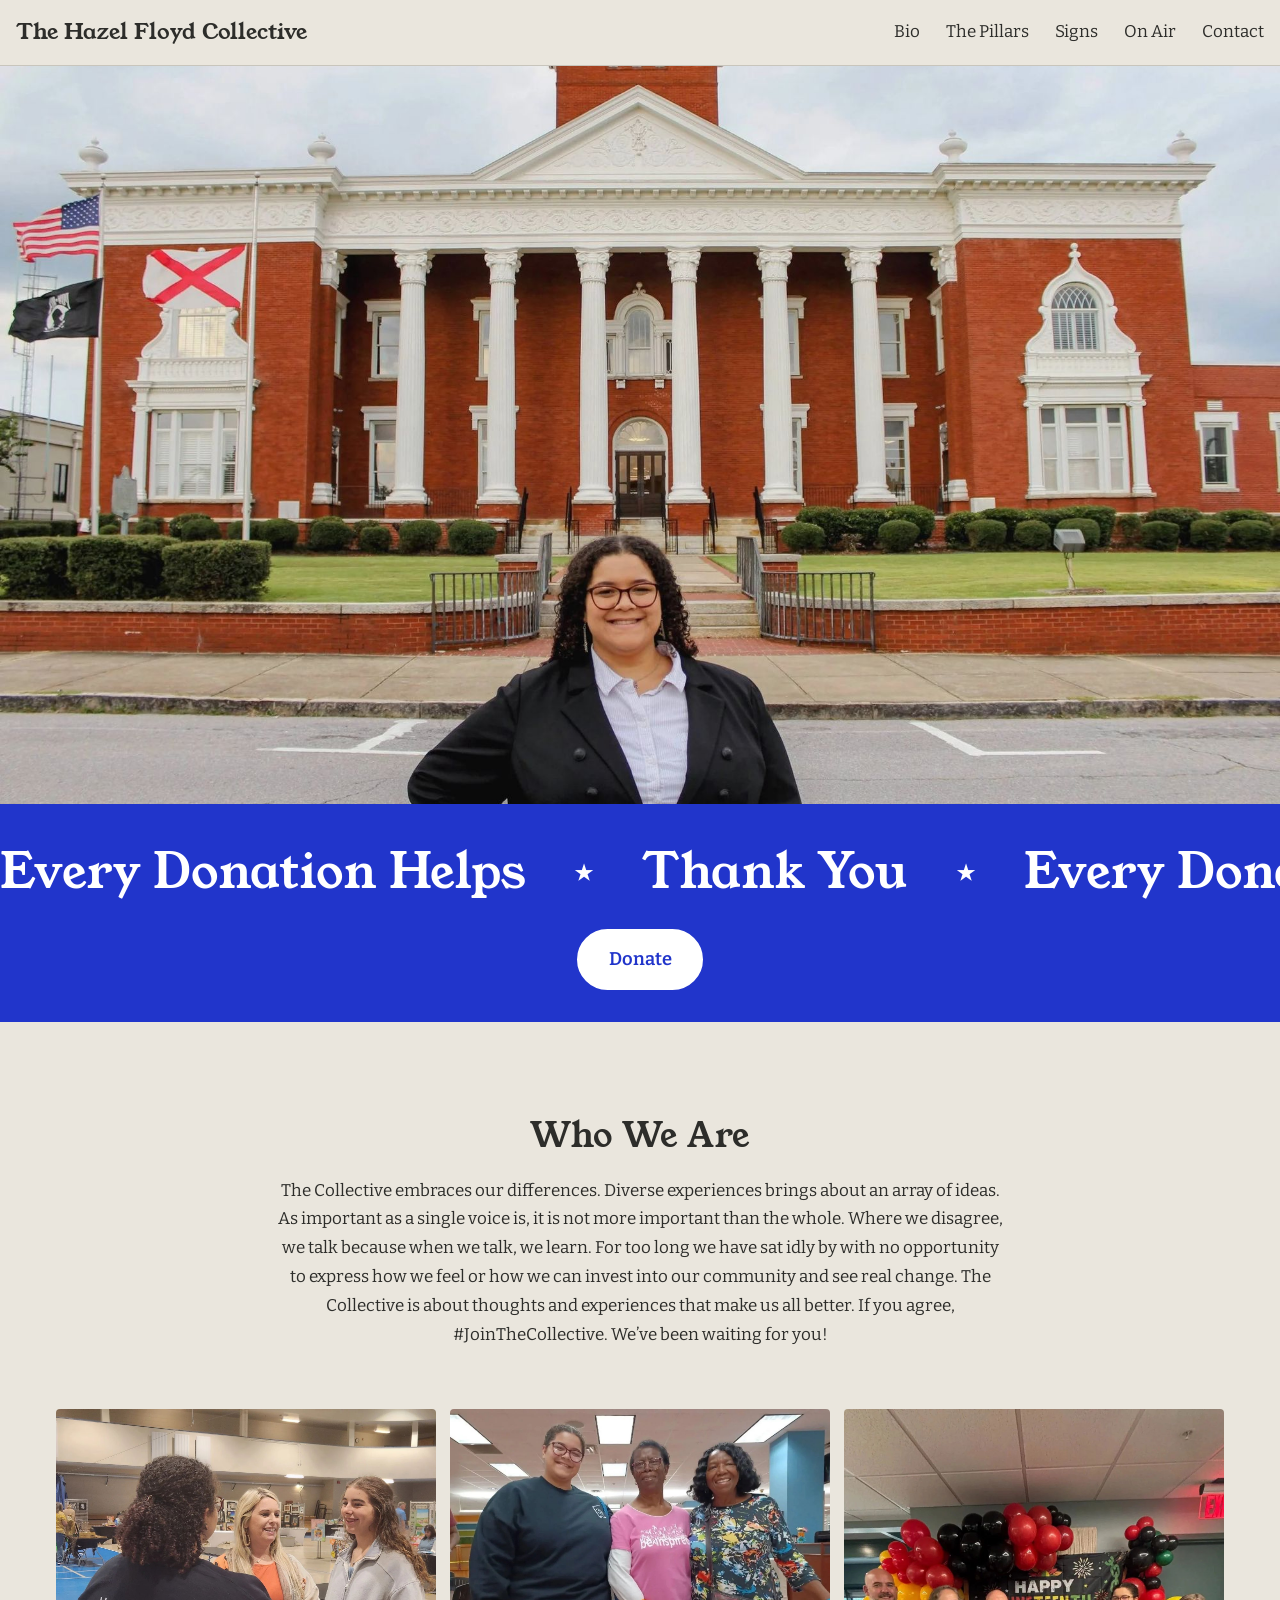
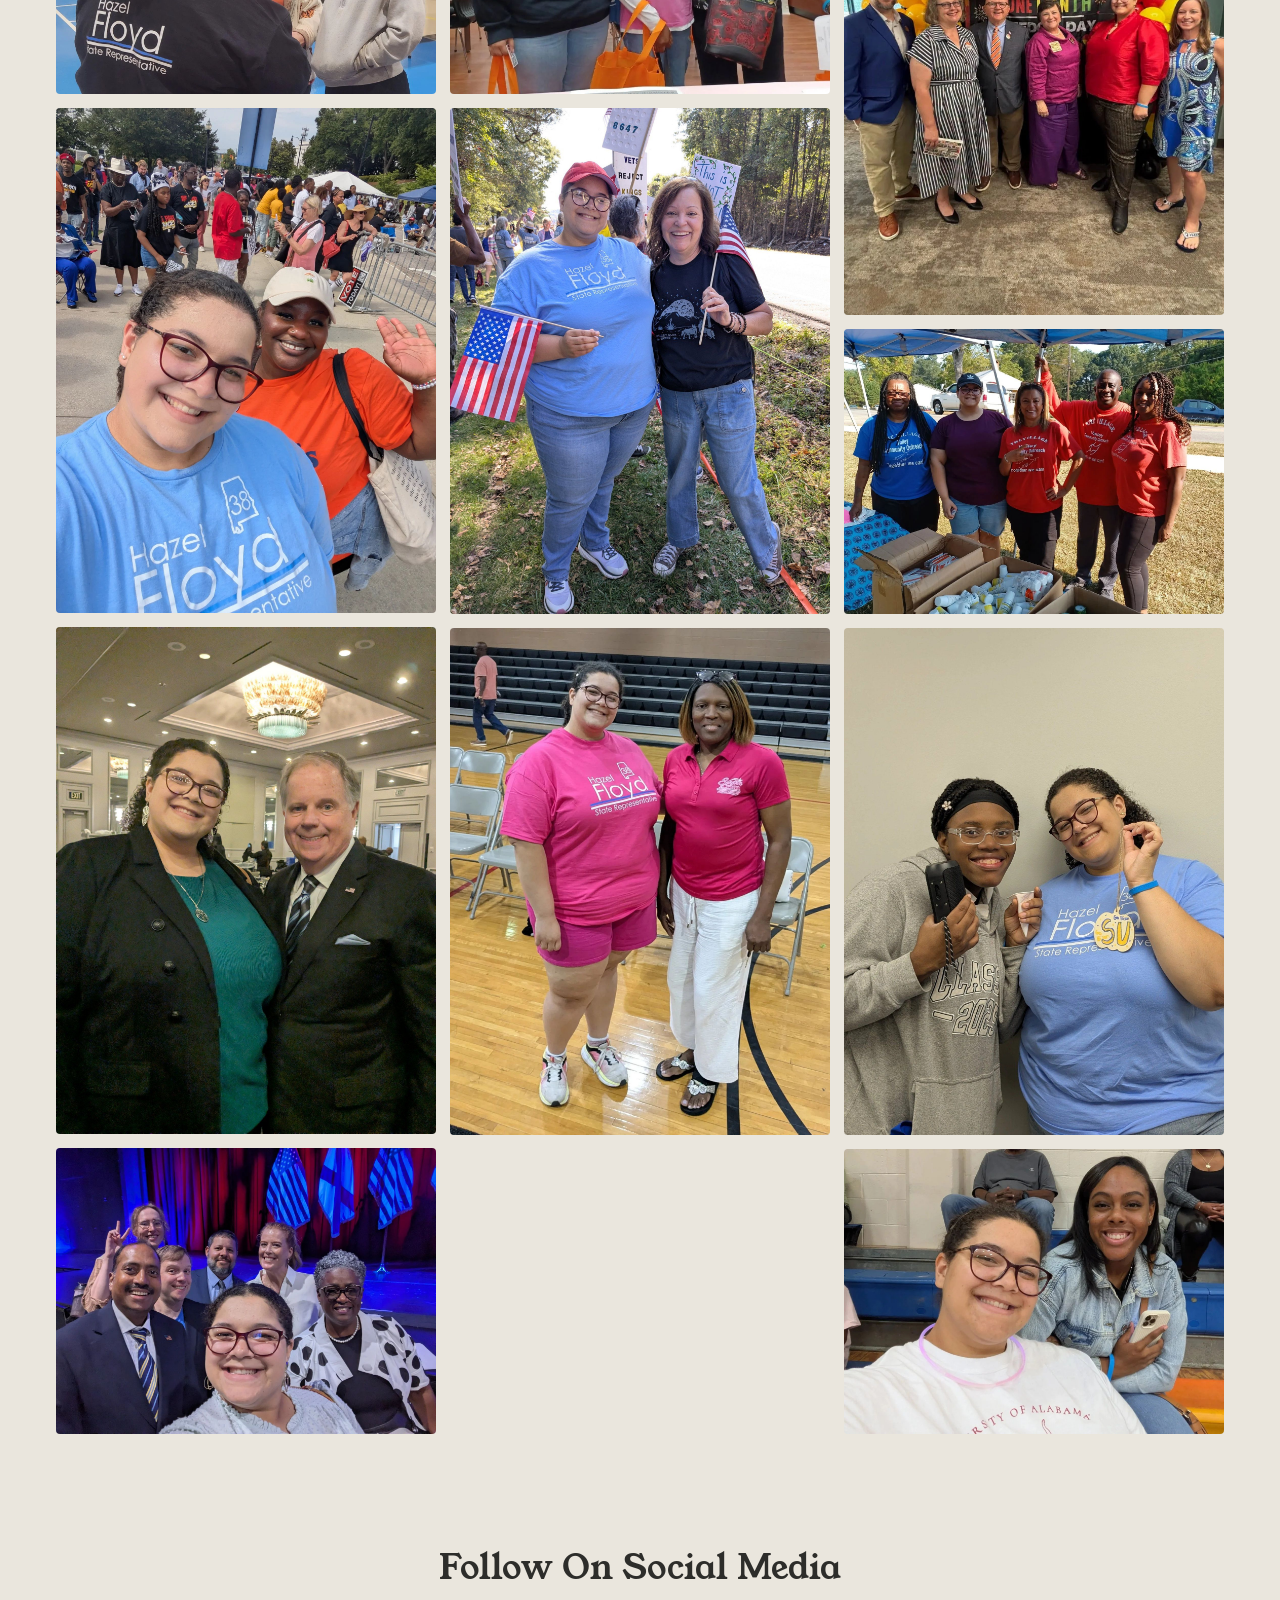
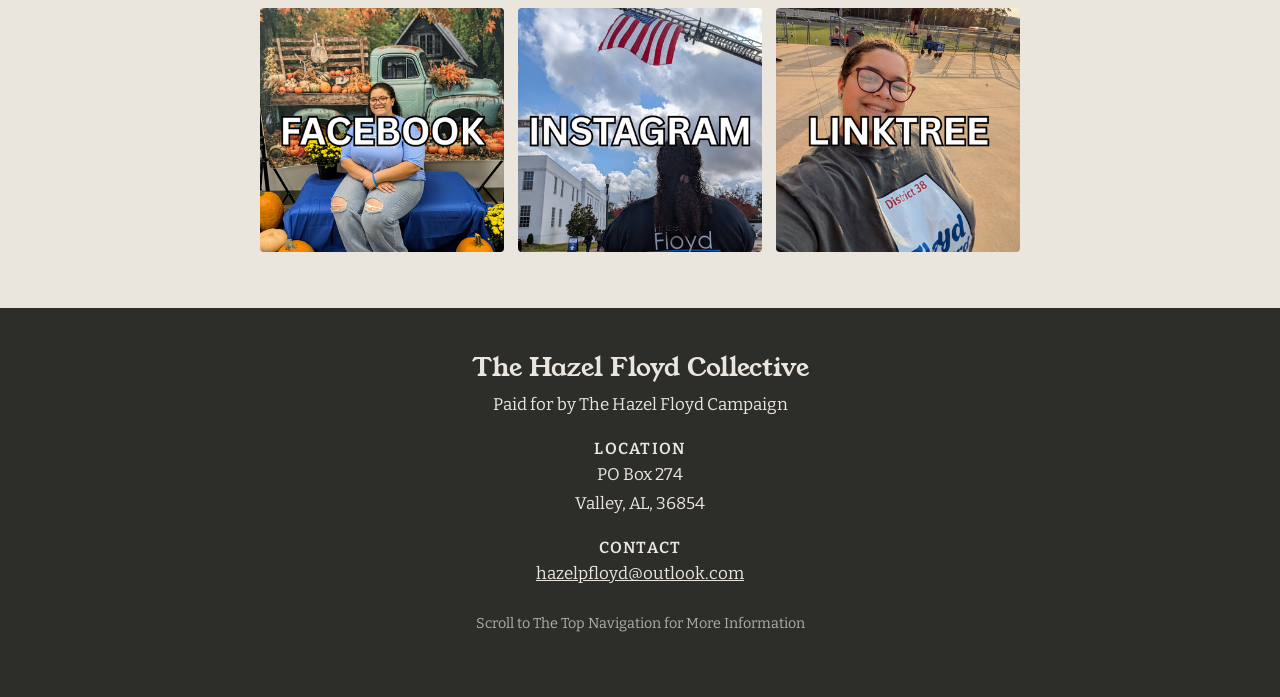
==== index.html @ 3bb13cc6 "Rebuild Hazel Floyd Collective site as static HTML/CSS (10 pages, 24 images, CNAME, sitemap) Co-Auth" ====
<!doctype html>
<html lang="en">
<head>
<meta charset="utf-8">
<meta name="viewport" content="width=device-width, initial-scale=1">
<title>The Hazel Floyd Collective</title>
<meta name="description" content="Hazel Floyd&#x27;s campaign for Alabama House District 38. Join the Collective: who we are, where we stand, and how to get involved.">
<link rel="canonical" href="https://www.thehazelfloydcollective.com/">
<meta property="og:site_name" content="The Hazel Floyd Collective">
<meta property="og:title" content="The Hazel Floyd Collective">
<meta property="og:description" content="Hazel Floyd&#x27;s campaign for Alabama House District 38. Join the Collective: who we are, where we stand, and how to get involved.">
<meta property="og:type" content="website">
<meta property="og:url" content="https://www.thehazelfloydcollective.com/">
<meta property="og:image" content="https://www.thehazelfloydcollective.com/images/hero-courthouse.jpg">
<meta name="twitter:card" content="summary_large_image">
<meta name="twitter:title" content="The Hazel Floyd Collective">
<meta name="twitter:description" content="Hazel Floyd&#x27;s campaign for Alabama House District 38. Join the Collective: who we are, where we stand, and how to get involved.">
<meta name="twitter:image" content="https://www.thehazelfloydcollective.com/images/hero-courthouse.jpg">
<link rel="icon" href="images/favicon.ico" sizes="any">
<link rel="apple-touch-icon" href="images/apple-touch-icon.png">
<link rel="preconnect" href="https://fonts.googleapis.com">
<link rel="preconnect" href="https://fonts.gstatic.com" crossorigin>
<link href="https://fonts.googleapis.com/css2?family=Bitter:wght@400;600;700&family=Young+Serif&display=swap" rel="stylesheet">
<link rel="stylesheet" href="style.css">
</head>
<body class="home">
<a class="skip" href="#page">Skip to Content</a>
<header class="site-header">
  <a class="brand" href="./">The Hazel Floyd Collective</a>
  <button class="nav-toggle" aria-expanded="false" aria-controls="site-nav">Menu</button>
  <nav aria-label="Main"><ul id="site-nav"><li><a href="bio/">Bio</a></li><li><a href="the-issues/">The Pillars</a></li><li><a href="signs/">Signs</a></li><li><a href="recent-events/">On Air</a></li><li><a href="contact/">Contact</a></li></ul></nav>
</header>
<main id="page">
<section class="hero"><img src="images/hero-courthouse.jpg" alt="Hazel Floyd standing in front of a courthouse" fetchpriority="high"></section>

<!-- ELECTION BALLOT BLOCK (original site, Nov 3, 2026 general election).
     Election has passed. Restore or replace as needed.
<section class="ballots">
  <h2>Vote November 3</h2>
  <p>Sample Ballots</p>
  <p class="btn-row">
    <a class="btn btn-outline" href="https://www.sos.alabama.gov/sites/default/files/sample-ballots/2026/gen/Chambers-Sample.pdf" rel="noopener">Chambers County</a>
    <a class="btn btn-outline" href="https://www.sos.alabama.gov/sites/default/files/sample-ballots/2026/gen/Lee-Sample.pdf" rel="noopener">Lee County</a>
  </p>
</section>
-->

<section class="donate-band" aria-label="Donate">
  <div class="marquee" aria-hidden="true"><div class="marquee-track"><span>Every Donation Helps</span><span aria-hidden="true">⋆</span><span>Thank You</span><span aria-hidden="true">⋆</span><span>Every Donation Helps</span><span aria-hidden="true">⋆</span><span>Thank You</span><span aria-hidden="true">⋆</span><span>Every Donation Helps</span><span aria-hidden="true">⋆</span><span>Thank You</span><span aria-hidden="true">⋆</span><span>Every Donation Helps</span><span aria-hidden="true">⋆</span><span>Thank You</span><span aria-hidden="true">⋆</span><span>Every Donation Helps</span><span aria-hidden="true">⋆</span><span>Thank You</span><span aria-hidden="true">⋆</span><span>Every Donation Helps</span><span aria-hidden="true">⋆</span><span>Thank You</span><span aria-hidden="true">⋆</span><span>Every Donation Helps</span><span aria-hidden="true">⋆</span><span>Thank You</span><span aria-hidden="true">⋆</span><span>Every Donation Helps</span><span aria-hidden="true">⋆</span><span>Thank You</span><span aria-hidden="true">⋆</span><span>Every Donation Helps</span><span aria-hidden="true">⋆</span><span>Thank You</span><span aria-hidden="true">⋆</span><span>Every Donation Helps</span><span aria-hidden="true">⋆</span><span>Thank You</span><span aria-hidden="true">⋆</span></div></div>
  <p class="sr-only">Every Donation Helps. Thank You.</p>
  <a class="btn btn-solid" href="https://secure.actblue.com/donate/hazelfloydcollective" rel="noopener">Donate</a>
</section>

<section class="who narrow">
  <h2>Who We Are</h2>
  <p>The Collective embraces our differences. Diverse experiences brings about an array of ideas. As important as a single voice is, it is not more important than the whole. Where we disagree, we talk because when we talk, we learn. For too long we have sat idly by with no opportunity to express how we feel or how we can invest into our community and see real change. The Collective is about thoughts and experiences that make us all better. If you agree, #JoinTheCollective. We’ve been waiting for you!</p>
</section>

<section class="gallery-wrap" aria-label="Photo gallery">
  <ul class="gallery">
<li><img src="images/gallery-01.jpg" alt="Campaign supporters talking at an indoor community event" loading="lazy"></li>
<li><img src="images/gallery-02.jpg" alt="A supporter and a volunteer posing in a crowd at an outdoor event" loading="lazy"></li>
<li><img src="images/gallery-03.jpg" alt="Two people posing together in an ornate room" loading="lazy"></li>
<li><img src="images/gallery-04.jpg" alt="A selfie with community leaders at a formal event" loading="lazy"></li>
<li><img src="images/gallery-05.jpg" alt="Three women posing together in a community hall" loading="lazy"></li>
<li><img src="images/gallery-06.jpg" alt="Two supporters holding flags at an outdoor rally" loading="lazy"></li>
<li><img src="images/gallery-07.jpg" alt="Two women in campaign shirts in a gymnasium" loading="lazy"></li>
<li><img src="images/gallery-08.jpg" alt="A group photo at a community celebration" loading="lazy"></li>
<li><img src="images/gallery-09.jpg" alt="Campaign volunteers under a tent at an outdoor event" loading="lazy"></li>
<li><img src="images/gallery-10.jpg" alt="Two friends in campaign shirts taking a selfie" loading="lazy"></li>
<li><img src="images/gallery-11.jpg" alt="Two friends smiling in a gymnasium" loading="lazy"></li>
  </ul>
</section>

<section class="social">
  <h2>Follow On Social Media</h2>
  <ul class="social-tiles">
    <li><a href="https://www.facebook.com/TheHazelFloydCollective" rel="noopener"><img src="images/social-1.png" alt="Facebook" loading="lazy"></a></li>
    <li><a href="https://www.instagram.com/thehazelfloydcollective/" rel="noopener"><img src="images/social-2.png" alt="Instagram" loading="lazy"></a></li>
    <li><a href="https://linktr.ee/TheHazelFloydCollective" rel="noopener"><img src="images/social-3.png" alt="Linktree" loading="lazy"></a></li>
  </ul>
</section>
</main>
<footer class="site-footer">
  <h2>The Hazel Floyd Collective</h2>
  <p>Paid for by The Hazel Floyd Campaign</p>
  <h3>Location</h3>
  <address>PO Box 274<br>Valley, AL, 36854</address>
  <h3>Contact</h3>
  <p><a href="mailto:hazelpfloyd@outlook.com">hazelpfloyd@outlook.com</a></p>
  <p class="foot-note">Scroll to The Top Navigation for More Information</p>
</footer>
<script src="site.js" defer></script>
</body>
</html>
---- style.css ----
/* The Hazel Floyd Collective — static site styles
   Palette and fonts carried over from the Squarespace 7.1 site. */
:root {
  --bg: #eae6dd;          /* cream */
  --ink: #2d2d2a;         /* near-black text */
  --accent: #2135cb;      /* blue accent */
  --accent-ink: #ffffff;
  --line: rgba(45, 45, 42, .18);
  --head: "Young Serif", Georgia, serif;
  --body: "Bitter", Georgia, serif;
  --gutter: 16px;
}
*, *::before, *::after { box-sizing: border-box; }
html { scroll-behavior: smooth; }
body {
  margin: 0; background: var(--bg); color: var(--ink);
  font-family: var(--body); font-size: 1.0625rem; line-height: 1.7;
}
img { max-width: 100%; height: auto; display: block; }
a { color: var(--accent); }
h1, h2, h3, h4 { font-family: var(--head); font-weight: 400; line-height: 1.2; margin: 0 0 .6em; }
h1 { font-size: clamp(2rem, 5vw, 3.2rem); }
h2 { font-size: clamp(1.5rem, 3.4vw, 2.1rem); margin-top: 1.6em; }
h3 { font-size: 1.15rem; }
p { margin: 0 0 1.1em; }

.skip { position: absolute; left: -999px; top: 0; background: var(--ink); color: #fff; padding: .6em 1em; z-index: 100; }
.skip:focus { left: 8px; top: 8px; }
.sr-only { position: absolute; width: 1px; height: 1px; overflow: hidden; clip: rect(0 0 0 0); white-space: nowrap; }

/* header */
.site-header {
  position: sticky; top: 0; z-index: 50; background: var(--bg);
  display: flex; flex-wrap: wrap; align-items: center; justify-content: space-between;
  gap: 8px 24px; padding: 14px var(--gutter); border-bottom: 1px solid var(--line);
}
.brand { font-family: var(--head); font-size: 1.35rem; color: var(--ink); text-decoration: none; }
.site-header ul { list-style: none; margin: 0; padding: 0; display: flex; gap: 6px 26px; }
.site-header nav a { color: var(--ink); text-decoration: none; padding: 4px 0; border-bottom: 2px solid transparent; }
.site-header nav a:hover, .site-header nav a[aria-current] { border-color: var(--accent); }
.nav-toggle { display: none; font: inherit; background: none; border: 1px solid var(--ink); border-radius: 999px; padding: 6px 16px; color: var(--ink); cursor: pointer; }
@media (max-width: 760px) {
  .nav-toggle { display: inline-block; }
  .site-header nav { width: 100%; display: none; }
  .site-header nav.open { display: block; }
  .site-header ul { flex-direction: column; gap: 2px; padding: 8px 0; }
  .site-header nav a { display: block; padding: 10px 0; }
}

/* hero */
.hero img { width: 100%; height: min(70vh, 620px); object-fit: cover; }
.hero.short img { height: min(45vh, 420px); }
/* Home hero: her face sits low in the photo, so anchor the crop to the bottom */
.home .hero img { height: min(82vh, 820px); object-position: 50% 92%; }
@media (max-width: 760px) { .home .hero img { height: 70vh; object-position: 50% 95%; } }

/* layout helpers */
.narrow { max-width: 760px; margin: 0 auto; padding: 40px var(--gutter); }
.prose h2:first-of-type { margin-top: 1.2em; }
.split { display: grid; gap: 32px; max-width: 1000px; margin: 0 auto; padding: 40px var(--gutter); align-items: start; }
@media (min-width: 800px) { .split.narrow-wide { grid-template-columns: 2fr 3fr; } }
.portrait { width: 100%; border-radius: 4px; }

/* buttons (pill) */
.btn { display: inline-block; font-family: var(--body); font-weight: 600; text-decoration: none; padding: .7em 1.6em; border-radius: 999px; border: 2px solid var(--accent); transition: transform .15s ease; }
.btn:hover { transform: scale(1.04); }
.btn-solid { background: var(--accent); color: var(--accent-ink); }
.btn-outline { background: transparent; color: var(--accent); }
.btn-row { display: flex; gap: 12px; flex-wrap: wrap; justify-content: center; }

/* donate band + marquee */
.donate-band { background: var(--accent); color: var(--accent-ink); text-align: center; padding: 22px 0 32px; overflow: hidden; }
.marquee { overflow: hidden; white-space: nowrap; font-family: var(--head); font-size: clamp(1.5rem, 4.4vw, 3rem); padding: 6px 0 16px; }
.marquee-track { display: inline-flex; gap: .6em; animation: slide 40s linear infinite; }
.marquee-track span { display: inline-block; padding-right: .3em; }
@keyframes slide { to { transform: translateX(-50%); } }
.donate-band .btn-solid { background: var(--accent-ink); color: var(--accent); border-color: var(--accent-ink); font-size: 1.15rem; }
@media (prefers-reduced-motion: reduce) { .marquee-track { animation: none; } html { scroll-behavior: auto; } }

/* home sections */
.who { text-align: center; }
.ballots { text-align: center; padding: 40px var(--gutter) 8px; }
.gallery-wrap { padding: 0 var(--gutter) 40px; max-width: 1200px; margin: 0 auto; }
.gallery { list-style: none; margin: 0; padding: 0; columns: 3 240px; column-gap: 14px; }
.gallery li { break-inside: avoid; margin-bottom: 14px; }
.gallery img { width: 100%; border-radius: 4px; }
.social { text-align: center; padding: 20px var(--gutter) 56px; }
.social-tiles { list-style: none; margin: 0 auto; padding: 0; display: grid; gap: 14px; grid-template-columns: repeat(auto-fit, minmax(160px, 1fr)); max-width: 760px; }
.social-tiles img { width: 100%; aspect-ratio: 1; object-fit: cover; border-radius: 4px; transition: transform .2s ease; }
.social-tiles a:hover img, .social-tiles a:focus-visible img { transform: scale(1.03); }

/* pillars */
.cards { display: grid; gap: 24px; max-width: 1100px; margin: 0 auto; padding: 0 var(--gutter) 56px; }
@media (min-width: 900px) { .cards { grid-template-columns: repeat(3, 1fr); } }
.card { background: rgba(255, 255, 255, .45); border: 1px solid var(--line); border-radius: 6px; padding: 24px; display: flex; flex-direction: column; }
.card h2 { margin-top: 0; font-size: 1.4rem; }
.card p:last-child { margin-top: auto; padding-top: .6em; margin-bottom: 0; }

/* accordion */
.acc { border-top: 1px solid var(--line); }
.acc:last-of-type { border-bottom: 1px solid var(--line); }
.acc summary { cursor: pointer; list-style: none; font-family: var(--head); font-size: 1.4rem; padding: 18px 0; display: flex; justify-content: space-between; align-items: center; }
.acc summary::-webkit-details-marker { display: none; }
.acc summary::after { content: ""; width: 10px; height: 10px; border-right: 2px solid currentColor; border-bottom: 2px solid currentColor; transform: rotate(45deg); transition: transform .2s ease; margin-right: 6px; }
.acc[open] summary::after { transform: rotate(-135deg); }
.acc-body { padding: 0 0 12px; }

/* contact / embeds */
.reasons { padding-left: 1.2em; }
.gform { width: 100%; height: 1150px; border: 0; background: #fff; border-radius: 4px; }
.embed { position: relative; aspect-ratio: 16 / 9; margin: 0 0 28px; }
.embed.audio { aspect-ratio: auto; height: 232px; }
.embed iframe { position: absolute; inset: 0; width: 100%; height: 100%; border: 0; border-radius: 6px; }
.small { font-size: .9rem; margin-top: .8em; }

/* footer */
.site-footer { background: var(--ink); color: var(--bg); text-align: center; padding: 44px var(--gutter); }
.site-footer h2 { margin: 0 0 .3em; font-size: 1.6rem; }
.site-footer h3 { margin: 1.2em 0 .2em; font-size: 1rem; letter-spacing: .08em; text-transform: uppercase; font-family: var(--body); font-weight: 600; }
.site-footer address { font-style: normal; }
.site-footer a { color: var(--bg); }
.foot-note { margin-top: 1.6em; opacity: .7; font-size: .9rem; }
:focus-visible { outline: 3px solid var(--accent); outline-offset: 3px; }
.site-footer :focus-visible, .donate-band :focus-visible { outline-color: #fff; }
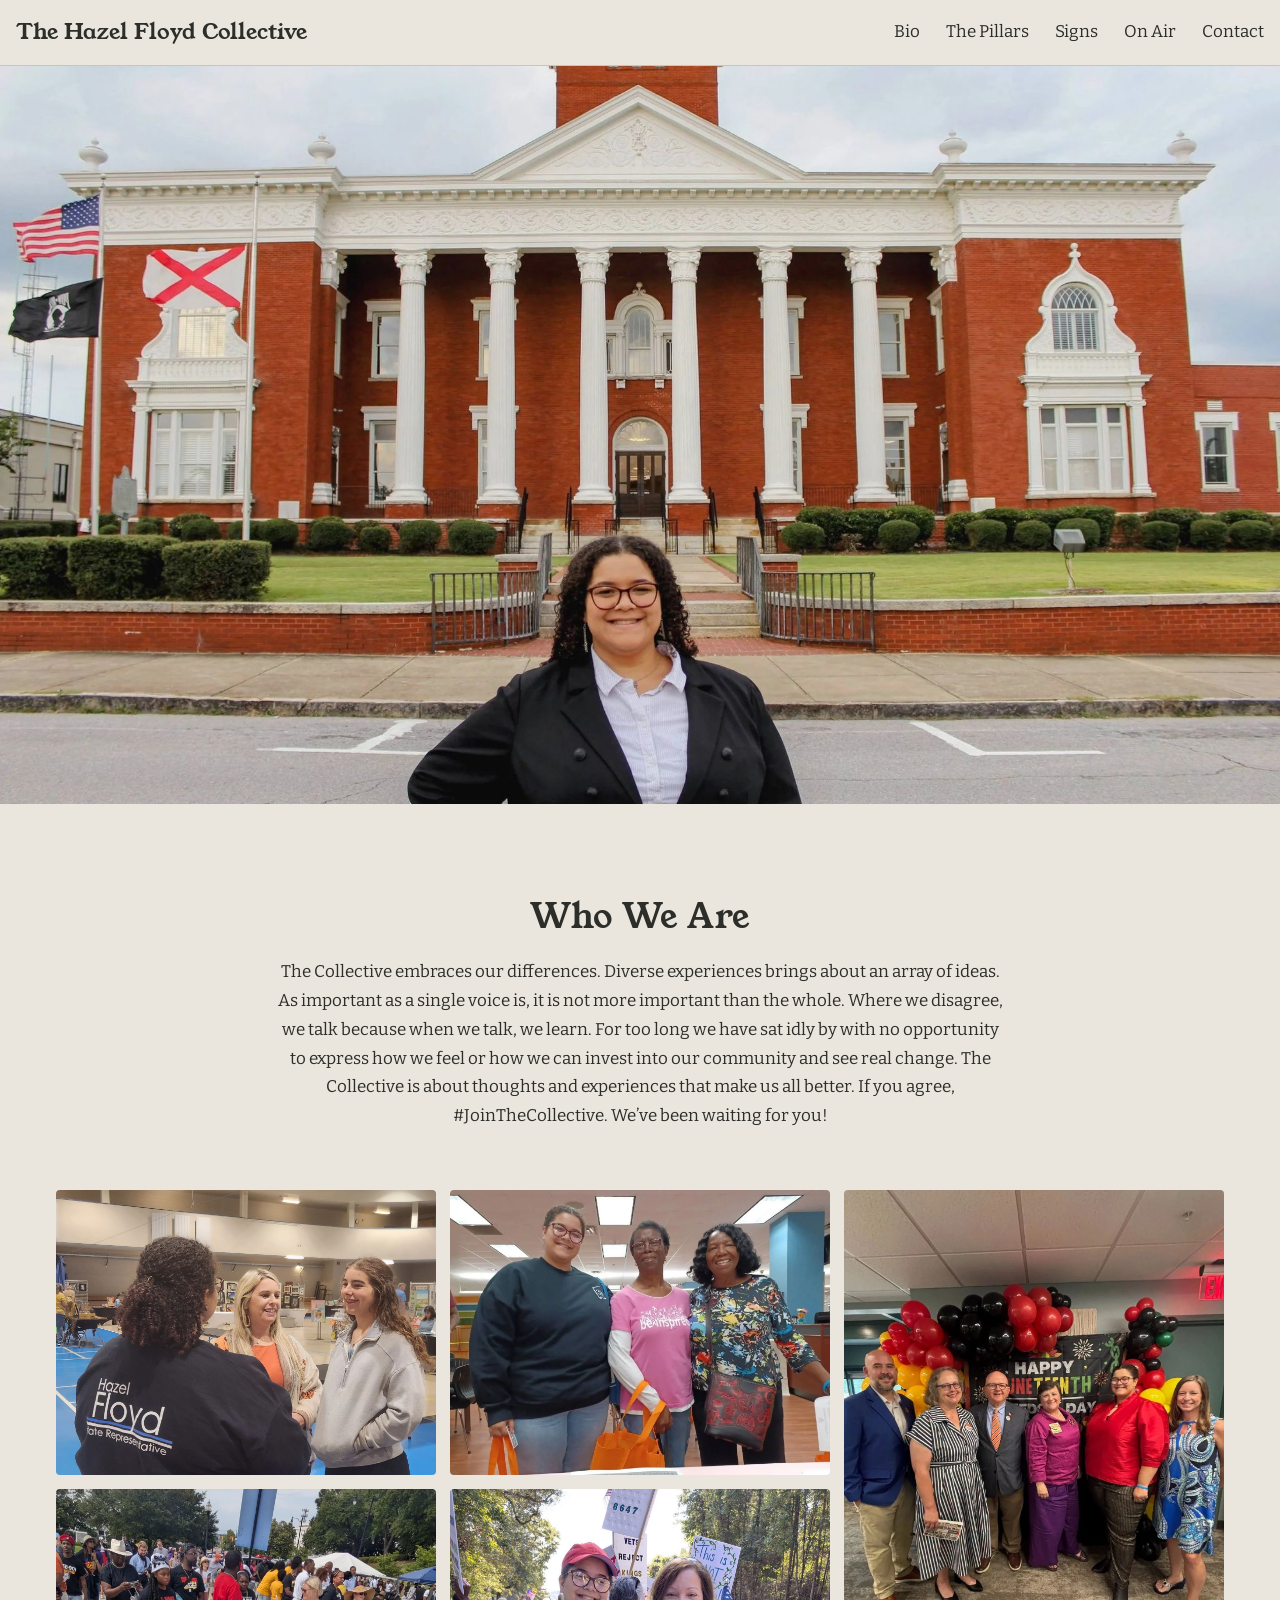
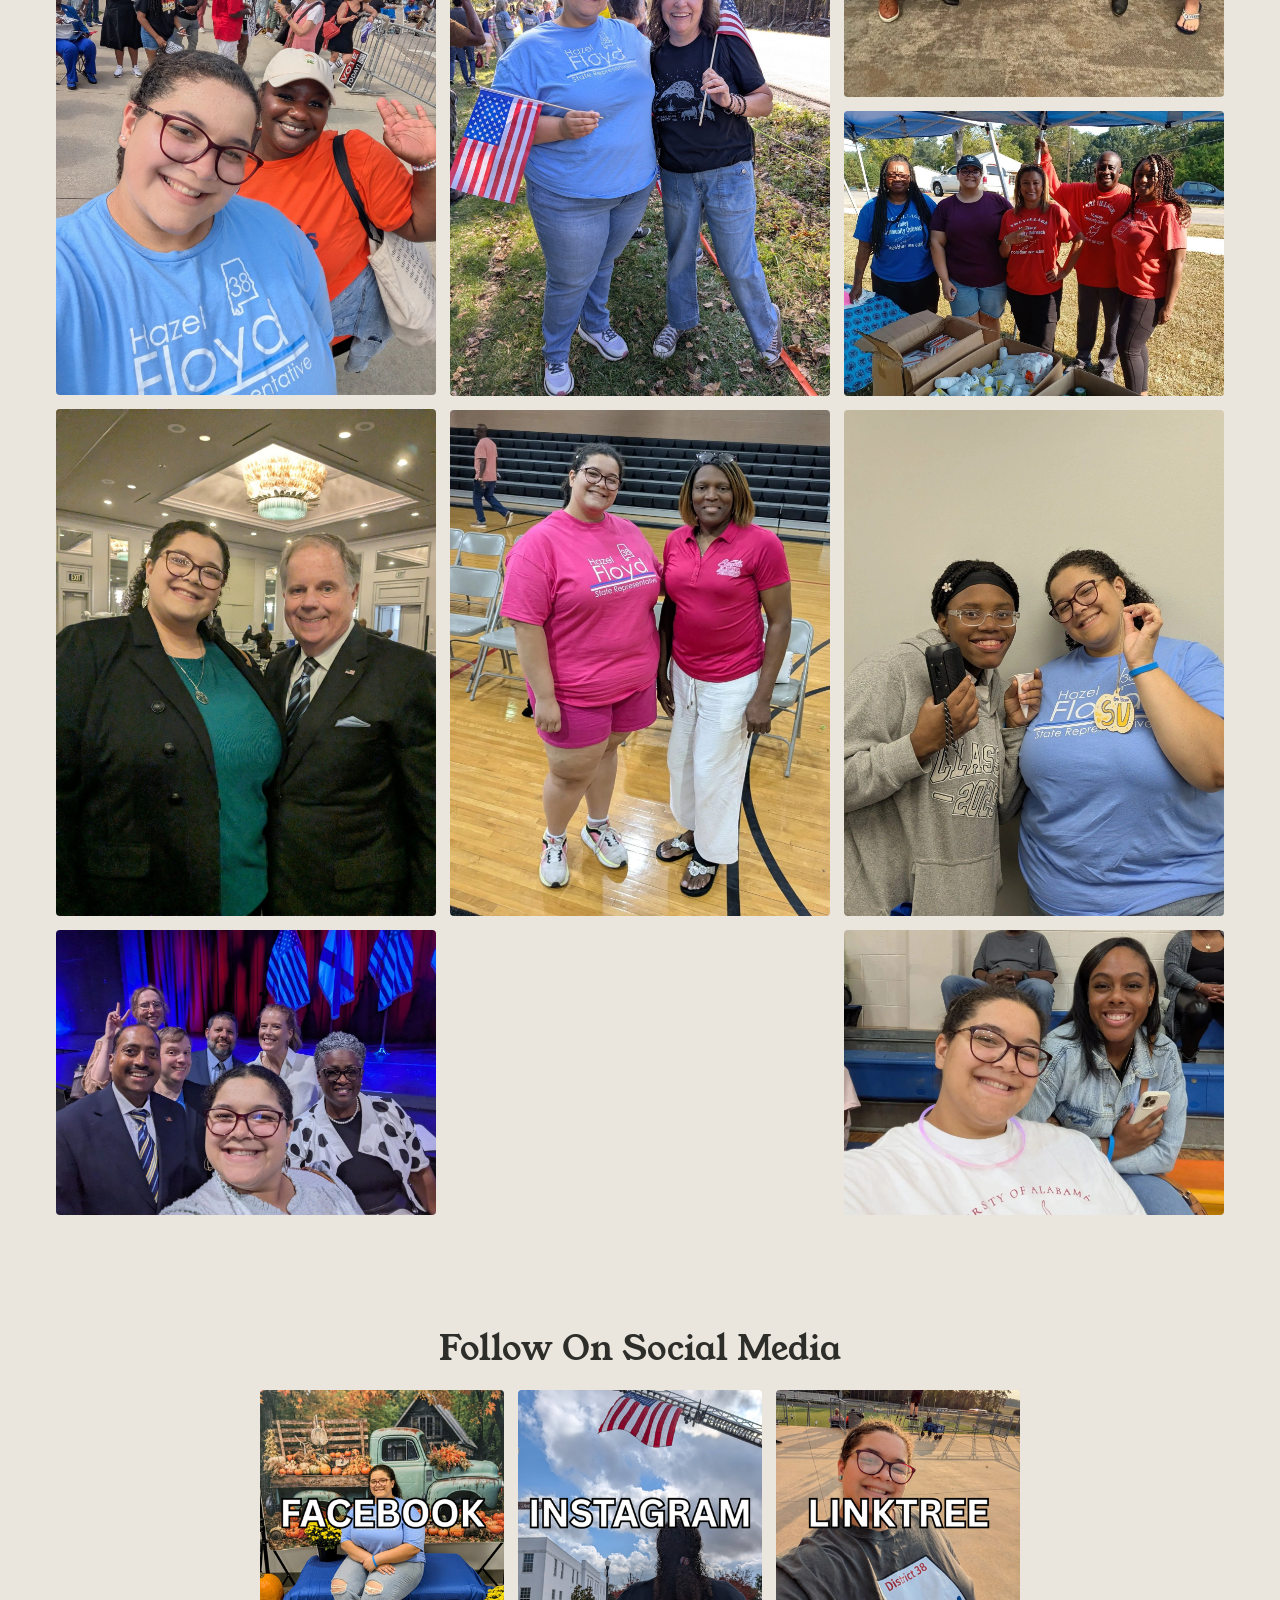
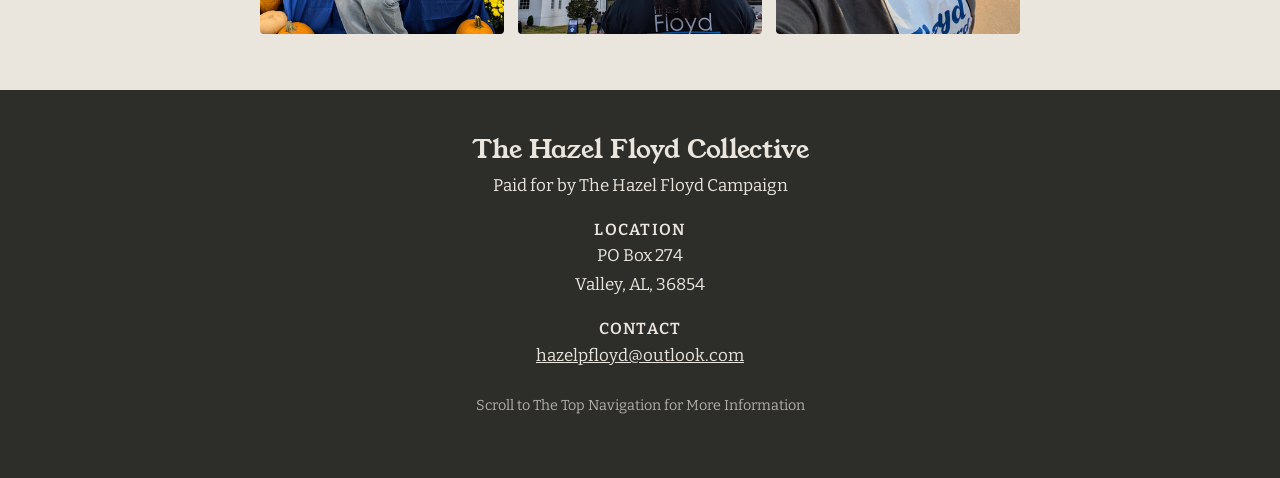
==== commit f19ac4bc: "Remove donation banner and ActBlue link from home page Co-Authored-By: Claude Sonnet 5.5 <noreply@an" ====
--- a/index.html
+++ b/index.html
@@ -45,12 +45,6 @@
 </section>
 -->
 
-<section class="donate-band" aria-label="Donate">
-  <div class="marquee" aria-hidden="true"><div class="marquee-track"><span>Every Donation Helps</span><span aria-hidden="true">⋆</span><span>Thank You</span><span aria-hidden="true">⋆</span><span>Every Donation Helps</span><span aria-hidden="true">⋆</span><span>Thank You</span><span aria-hidden="true">⋆</span><span>Every Donation Helps</span><span aria-hidden="true">⋆</span><span>Thank You</span><span aria-hidden="true">⋆</span><span>Every Donation Helps</span><span aria-hidden="true">⋆</span><span>Thank You</span><span aria-hidden="true">⋆</span><span>Every Donation Helps</span><span aria-hidden="true">⋆</span><span>Thank You</span><span aria-hidden="true">⋆</span><span>Every Donation Helps</span><span aria-hidden="true">⋆</span><span>Thank You</span><span aria-hidden="true">⋆</span><span>Every Donation Helps</span><span aria-hidden="true">⋆</span><span>Thank You</span><span aria-hidden="true">⋆</span><span>Every Donation Helps</span><span aria-hidden="true">⋆</span><span>Thank You</span><span aria-hidden="true">⋆</span><span>Every Donation Helps</span><span aria-hidden="true">⋆</span><span>Thank You</span><span aria-hidden="true">⋆</span><span>Every Donation Helps</span><span aria-hidden="true">⋆</span><span>Thank You</span><span aria-hidden="true">⋆</span></div></div>
-  <p class="sr-only">Every Donation Helps. Thank You.</p>
-  <a class="btn btn-solid" href="https://secure.actblue.com/donate/hazelfloydcollective" rel="noopener">Donate</a>
-</section>
-
 <section class="who narrow">
   <h2>Who We Are</h2>
   <p>The Collective embraces our differences. Diverse experiences brings about an array of ideas. As important as a single voice is, it is not more important than the whole. Where we disagree, we talk because when we talk, we learn. For too long we have sat idly by with no opportunity to express how we feel or how we can invest into our community and see real change. The Collective is about thoughts and experiences that make us all better. If you agree, #JoinTheCollective. We’ve been waiting for you!</p>
--- a/style.css
+++ b/style.css
@@ -68,14 +68,7 @@
 .btn-outline { background: transparent; color: var(--accent); }
 .btn-row { display: flex; gap: 12px; flex-wrap: wrap; justify-content: center; }
 
-/* donate band + marquee */
-.donate-band { background: var(--accent); color: var(--accent-ink); text-align: center; padding: 22px 0 32px; overflow: hidden; }
-.marquee { overflow: hidden; white-space: nowrap; font-family: var(--head); font-size: clamp(1.5rem, 4.4vw, 3rem); padding: 6px 0 16px; }
-.marquee-track { display: inline-flex; gap: .6em; animation: slide 40s linear infinite; }
-.marquee-track span { display: inline-block; padding-right: .3em; }
-@keyframes slide { to { transform: translateX(-50%); } }
-.donate-band .btn-solid { background: var(--accent-ink); color: var(--accent); border-color: var(--accent-ink); font-size: 1.15rem; }
-@media (prefers-reduced-motion: reduce) { .marquee-track { animation: none; } html { scroll-behavior: auto; } }
+@media (prefers-reduced-motion: reduce) { html { scroll-behavior: auto; } }
 
 /* home sections */
 .who { text-align: center; }
@@ -121,4 +114,4 @@
 .site-footer a { color: var(--bg); }
 .foot-note { margin-top: 1.6em; opacity: .7; font-size: .9rem; }
 :focus-visible { outline: 3px solid var(--accent); outline-offset: 3px; }
-.site-footer :focus-visible, .donate-band :focus-visible { outline-color: #fff; }
+.site-footer :focus-visible { outline-color: #fff; }
